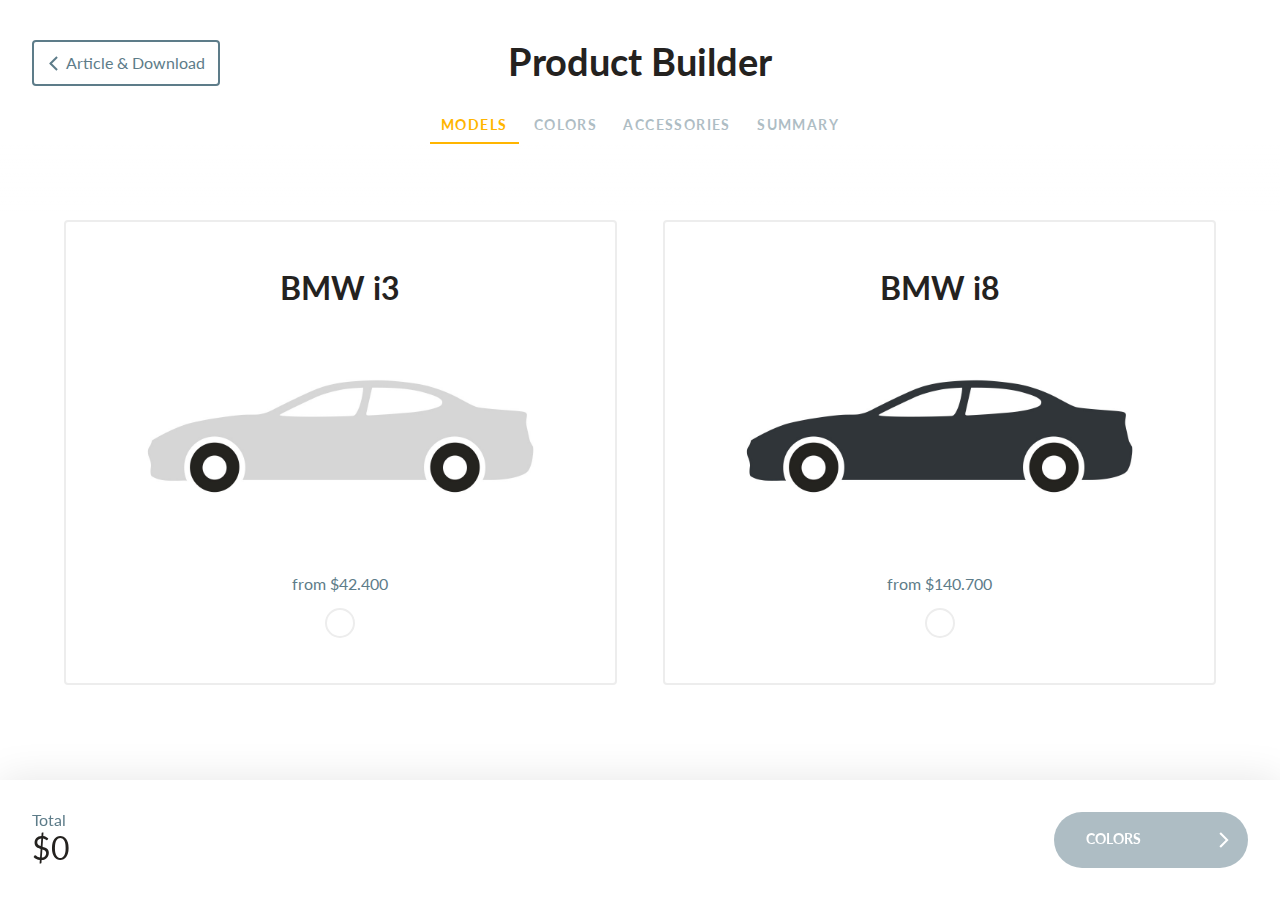
==== index.html @ e67bd1a7 "." ====
<!doctype html>
<html lang="en" class="no-js">
<head>
	<meta charset="UTF-8">
	<meta name="viewport" content="width=device-width, initial-scale=1">
	<link href="https://fonts.googleapis.com/css?family=Lato:400,700" rel="stylesheet">
	<link rel="stylesheet" href="css/reset.css"> <!-- CSS reset -->
	<link rel="stylesheet" href="css/style.css"> <!-- Resource style -->
  	
	<title>Product Builder | CodyHouse</title>
</head>
<body>
<div class="cd-product-builder">
	<header class="main-header">
		<h1>Product Builder</h1>
		
		<nav class="cd-builder-main-nav disabled">
			<ul>
				<li class="active"><a href="#models">Models</a></li>
				<li><a href="#colors">Colors</a></li>
				<li><a href="#accessories">Accessories</a></li>
				<li><a href="#summary">Summary</a></li>
			</ul>
		</nav>

		<a href="https://codyhouse.co/?p=16220" class="cd-nugget-info hide-on-mobile">Article &amp; Download</a>
	</header>

	<div class="cd-builder-steps">
		<ul>
			<li data-selection="models" class="active builder-step">
				<section class="cd-step-content">
					<header>
						<h1>Select Model</h1>
						<span class="steps-indicator">Step <b>1</b> of 4</span>
					</header>

					<a href="https://codyhouse.co/?p=16220" class="cd-nugget-info hide-on-desktop">Article &amp; Download</a>

					<ul class="models-list options-list cd-col-2">
						<li class="js-option js-radio" data-price="42400" data-model="product-01">
							<span class="name">BMW i3</span>
							<img src="img/product01_col01.jpg" alt="BMW i3">
							<span class="price">from $42.400</span>
							<div class="radio"></div>
						</li>

						<li class="js-option js-radio" data-price="140700" data-model="product-02">
							<span class="name">BMW i8</span>
							<img src="img/product02_col01.jpg" alt="BMW i8">
							<span class="price">from $140.700</span>
							<div class="radio"></div>
						</li>
					</ul>
				</section>
			</li>
			<!-- additional content will be inserted using ajax -->
		</ul>
	</div>

	<footer class="cd-builder-footer disabled step-1">
		<div class="selected-product">
			<img src="img/product01_col01.jpg" alt="Product preview">

			<div class="tot-price">
				<span>Total</span>
				<span class="total">$<b>0</b></span>
			</div>
		</div>
		
		<nav class="cd-builder-secondary-nav">
			<ul>
				<li class="next nav-item">
					<ul>
						<li class="visible"><a href="#0">Colors</a></li>
						<li><a href="#0">Accessories</a></li>
						<li><a href="#0">Summary</a></li>
						<li class="buy"><a href="#0">Buy Now</a></li>
					</ul>
				</li>
				<li class="prev nav-item">
					<ul>
						<li class="visible"><a href="#0">Models</a></li>
						<li><a href="#0">Models</a></li>
						<li><a href="#0">Colors</a></li>
						<li><a href="#0">Accessories</a></li>
					</ul>
				</li>
			</ul>
		</nav>

		<span class="alert">Please, select a model first!</span>
	</footer>
</div>
<script src="https://ajax.googleapis.com/ajax/libs/jquery/3.0.0/jquery.min.js"></script>
<script>
	if( !window.jQuery ) document.write('<script src="js/jquery-3.0.0.min.js"><\/script>');
</script>
<script src="js/main.js"></script> <!-- Resource jQuery -->
</body>
</html>
---- css/style.css ----
/* -------------------------------- 

Primary style

-------------------------------- */
*, *::after, *::before {
  box-sizing: border-box;
}

html {
  font-size: 62.5%;
}

body {
  font-size: 1.6rem;
  font-family: "Lato", sans-serif;
  color: #24221F;
  background-color: #ffffff;
}

a {
  color: #5D7C89;
  text-decoration: none;
}

img {
  max-width: 100%;
}

/* -------------------------------- 

Home Link

-------------------------------- */
.cd-nugget-info {
  position: relative;
  display: block;
  margin-bottom: 1em;
  padding: .8em;
  background: #5D7C89;
  color: #ffffff;
  text-align: center;
  border-radius: 4px;
}
.cd-nugget-info::before, .cd-nugget-info::after {
  /* back arrow */
  content: '';
  position: absolute;
  width: 10px;
  height: 2px;
  background: currentColor;
  left: 16px;
  top: calc(50% - 1px);
  -webkit-transform-origin: left center;
      -ms-transform-origin: left center;
          transform-origin: left center;
}
.cd-nugget-info::before {
  -webkit-transform: rotate(45deg);
      -ms-transform: rotate(45deg);
          transform: rotate(45deg);
}
.cd-nugget-info::after {
  -webkit-transform: translateY(1px) rotate(-45deg);
      -ms-transform: translateY(1px) rotate(-45deg);
          transform: translateY(1px) rotate(-45deg);
}
.cd-nugget-info:hover {
  background: #678a98;
}
.cd-nugget-info.hide-on-mobile {
  display: none;
}
@media only screen and (min-width: 1024px) {
  .cd-nugget-info {
    background: transparent;
    color: #5D7C89;
    border: 2px solid #5D7C89;
  }
  .cd-nugget-info:hover {
    background: #5D7C89;
    color: #ffffff;
  }
  .cd-nugget-info.hide-on-desktop {
    display: none;
  }
  .cd-nugget-info.hide-on-mobile {
    display: inline-block;
    position: absolute;
    top: 40px;
    left: 2em;
    padding: .8em .8em .8em 2em;
  }
}

/* -------------------------------- 

Main Components 

-------------------------------- */
.cd-product-builder {
  height: 100vh;
  overflow: hidden;
}

.cd-builder-steps {
  position: relative;
  height: 100%;
  overflow: hidden;
}
.cd-builder-steps > ul {
  height: 100%;
  overflow: hidden;
}
.cd-builder-steps .builder-step {
  position: absolute;
  z-index: 1;
  top: 0;
  left: 0;
  width: 100%;
  height: 100%;
  overflow: auto;
  -webkit-overflow-scrolling: touch;
  visibility: hidden;
  -webkit-transition: visibility .5s;
  transition: visibility .5s;
  padding: 0 5%;
}
.cd-builder-steps .builder-step.active {
  position: relative;
  z-index: 2;
  visibility: visible;
  -webkit-transition: visibility .7s;
  transition: visibility .7s;
}
.cd-builder-steps .builder-step.first-load {
  /* hide content uploaded via Ajax */
  display: none;
}

/* -------------------------------- 

Step content - basic style

-------------------------------- */
.cd-step-content {
  padding: 1.8em 0 3em;
  opacity: 0;
  /* this is the animation of a section moving right (go back to a prev step) - selection already made */
  -webkit-animation: cd-center-to-right .5s 0s backwards;
          animation: cd-center-to-right .5s 0s backwards;
}
.cd-step-content header {
  position: relative;
  margin-bottom: 1em;
}
.cd-step-content h1 {
  font-size: 2.4rem;
}
.cd-step-content .steps-indicator {
  /* visible on mobile only - used to show the current step number */
  position: absolute;
  right: 0;
  bottom: 2px;
  color: #5D7C89;
}
.cd-step-content .options-list > li {
  /* basic style for list of options */
  border: 2px solid #EDEDED;
  border-radius: 4px;
  margin-bottom: 20px;
  cursor: pointer;
  -webkit-transition: border-color .3s;
  transition: border-color .3s;
}
.cd-step-content .options-list > li.selected {
  border-color: #FFB500;
}
.cd-step-content .radio, .cd-step-content .check {
  position: relative;
  display: inline-block;
  height: 30px;
  width: 30px;
}
.cd-step-content .radio::after, .cd-step-content .radio::before, .cd-step-content .check::after, .cd-step-content .check::before {
  /* used to create the check icon and yellow circle/square dot ( when element is selected) */
  position: absolute;
  top: 0;
  left: 0;
  content: '';
  height: 100%;
  width: 100%;
  /* Force hardware acceleration */
  -webkit-transform: translateZ(0);
          transform: translateZ(0);
  -webkit-backface-visibility: hidden;
          backface-visibility: hidden;
}
.cd-step-content .radio::before, .cd-step-content .check::before {
  /* yellow circle/square */
  border: 2px solid #EDEDED;
  background: #ffffff;
  -webkit-transition: background-color .3s, border-color .3s, -webkit-transform .3s;
  transition: background-color .3s, border-color .3s, -webkit-transform .3s;
  transition: background-color .3s, transform .3s, border-color .3s;
  transition: background-color .3s, transform .3s, border-color .3s, -webkit-transform .3s;
}
.cd-step-content .radio::after, .cd-step-content .check::after {
  /* check icon */
  background: url(../img/cd-icon-check.svg) no-repeat center center;
}
.cd-step-content .radio::before {
  border-radius: 50%;
}
.cd-step-content .check::before {
  border-radius: 4px;
}
.cd-step-content .selected .radio::before, .cd-step-content .selected .check::before {
  background: #FFB500;
  border-color: #FFB500;
  -webkit-transform: scale(1.5);
      -ms-transform: scale(1.5);
          transform: scale(1.5);
  -webkit-animation: cd-bounce .5s;
          animation: cd-bounce .5s;
}
.active .cd-step-content {
  /* this is the animation of the selected step */
  opacity: 1;
  -webkit-transform: translateX(0);
      -ms-transform: translateX(0);
          transform: translateX(0);
  -webkit-animation: cd-right-to-center .5s .2s backwards;
          animation: cd-right-to-center .5s .2s backwards;
}
.move-left .cd-step-content {
  /* this is the animation of a section moving left - selection already made */
  -webkit-animation: cd-center-to-left .5s 0s backwards;
          animation: cd-center-to-left .5s 0s backwards;
}
.active.back .cd-step-content {
  /* this is the animation of the selected step - moving down*/
  -webkit-animation: cd-left-to-center .5s .2s backwards;
          animation: cd-left-to-center .5s .2s backwards;
}
@media only screen and (min-width: 768px) {
  .cd-step-content header {
    margin-bottom: 2em;
  }
  .cd-step-content h1 {
    font-size: 4rem;
  }
  .cd-step-content .steps-indicator {
    font-size: 2rem;
  }
  .cd-step-content .options-list > li {
    margin-bottom: 2%;
  }
  .cd-step-content .options-list.cd-col-2::after {
    clear: both;
    content: "";
    display: block;
  }
  .cd-step-content .options-list.cd-col-2 > li {
    width: 48%;
    float: left;
    margin-right: 4%;
  }
  .cd-step-content .options-list.cd-col-2 > li:nth-of-type(2n) {
    margin-right: 0;
  }
}
@media only screen and (min-width: 1024px) {
  .cd-step-content {
    /* this padding takes care of both top and bottom fixed navigations */
    padding: 220px 0 140px;
    max-width: 1000px;
    margin: 0 auto;
  }
  .cd-step-content header {
    display: none;
  }
}
@media only screen and (min-width: 1024px) and (min-height: 850px) {
  .cd-step-content {
    max-width: 1200px;
  }
}
@media only screen and (min-width: 1480px) and (min-height: 850px) {
  .cd-step-content {
    padding: 250px 0 140px;
  }
}

@-webkit-keyframes cd-right-to-center {
  0% {
    opacity: 0;
    -webkit-transform: translateX(30px);
            transform: translateX(30px);
  }
  100% {
    opacity: 1;
    -webkit-transform: translateX(0);
            transform: translateX(0);
  }
}

@keyframes cd-right-to-center {
  0% {
    opacity: 0;
    -webkit-transform: translateX(30px);
            transform: translateX(30px);
  }
  100% {
    opacity: 1;
    -webkit-transform: translateX(0);
            transform: translateX(0);
  }
}
@-webkit-keyframes cd-left-to-center {
  0% {
    opacity: 0;
    -webkit-transform: translateX(-30px);
            transform: translateX(-30px);
  }
  100% {
    opacity: 1;
    -webkit-transform: translateX(0);
            transform: translateX(0);
  }
}
@keyframes cd-left-to-center {
  0% {
    opacity: 0;
    -webkit-transform: translateX(-30px);
            transform: translateX(-30px);
  }
  100% {
    opacity: 1;
    -webkit-transform: translateX(0);
            transform: translateX(0);
  }
}
@-webkit-keyframes cd-center-to-left {
  0% {
    opacity: 1;
    -webkit-transform: translateX(0);
            transform: translateX(0);
  }
  100% {
    opacity: 0;
    -webkit-transform: translateX(-30px);
            transform: translateX(-30px);
  }
}
@keyframes cd-center-to-left {
  0% {
    opacity: 1;
    -webkit-transform: translateX(0);
            transform: translateX(0);
  }
  100% {
    opacity: 0;
    -webkit-transform: translateX(-30px);
            transform: translateX(-30px);
  }
}
@-webkit-keyframes cd-center-to-right {
  0% {
    opacity: 1;
    -webkit-transform: translateX(0);
            transform: translateX(0);
  }
  100% {
    opacity: 0;
    -webkit-transform: translateX(30px);
            transform: translateX(30px);
  }
}
@keyframes cd-center-to-right {
  0% {
    opacity: 1;
    -webkit-transform: translateX(0);
            transform: translateX(0);
  }
  100% {
    opacity: 0;
    -webkit-transform: translateX(30px);
            transform: translateX(30px);
  }
}
@-webkit-keyframes cd-bounce {
  0% {
    -webkit-transform: scale(1);
            transform: scale(1);
  }
  30% {
    -webkit-transform: scale(1.6);
            transform: scale(1.6);
  }
  60% {
    -webkit-transform: scale(1.4);
            transform: scale(1.4);
  }
  100% {
    -webkit-transform: scale(1.5);
            transform: scale(1.5);
  }
}
@keyframes cd-bounce {
  0% {
    -webkit-transform: scale(1);
            transform: scale(1);
  }
  30% {
    -webkit-transform: scale(1.6);
            transform: scale(1.6);
  }
  60% {
    -webkit-transform: scale(1.4);
            transform: scale(1.4);
  }
  100% {
    -webkit-transform: scale(1.5);
            transform: scale(1.5);
  }
}
/* -------------------------------- 

Models Step - style

-------------------------------- */
.cd-builder-steps .models-list {
  text-align: center;
}
.cd-builder-steps .models-list > li {
  padding: 2.7em 0;
}
.cd-builder-steps .models-list .name {
  display: block;
  font-size: 3.2rem;
  font-weight: bold;
  margin-top: .2em;
}
.cd-builder-steps .models-list img {
  display: block;
  max-width: 80%;
  margin: 1.8em auto 2.2em;
}
.cd-builder-steps .models-list .price {
  display: block;
  color: #5D7C89;
  margin-bottom: 1em;
}
.cd-builder-steps .models-list .selected .radio::before {
  /* show a loading animation while you wait for the HTML to be loaded */
  background: transparent;
  border-color: #EDEDED;
  border-right-color: #FFB500;
  -webkit-transform: scale(1);
      -ms-transform: scale(1);
          transform: scale(1);
  -webkit-animation: cd-load .6s infinite;
          animation: cd-load .6s infinite;
}
.cd-builder-steps .models-list .selected.loaded .radio::before {
  /* content has been loaded - show the yellow circle + check icon */
  background: #FFB500;
  border-color: #FFB500;
  -webkit-transform: scale(1.5);
      -ms-transform: scale(1.5);
          transform: scale(1.5);
  -webkit-animation: cd-bounce .5s;
          animation: cd-bounce .5s;
}

@-webkit-keyframes cd-load {
  0% {
    -webkit-transform: rotate(0deg);
            transform: rotate(0deg);
  }
  100% {
    -webkit-transform: rotate(360deg);
            transform: rotate(360deg);
  }
}

@keyframes cd-load {
  0% {
    -webkit-transform: rotate(0deg);
            transform: rotate(0deg);
  }
  100% {
    -webkit-transform: rotate(360deg);
            transform: rotate(360deg);
  }
}
/* -------------------------------- 

Colors Step - style

-------------------------------- */
.cd-product-previews {
  position: relative;
  margin: 4.5em 0;
}
.cd-product-previews > li {
  position: absolute;
  top: 0;
  left: 0;
  width: 100%;
  opacity: 0;
}
.cd-product-previews > li.selected {
  position: relative;
  opacity: 1;
}
.cd-product-previews > li img {
  display: block;
  width: 100%;
  max-width: 750px;
  margin: 0 auto;
}
@media only screen and (min-width: 1024px) {
  .cd-product-previews {
    margin: 0 0 2em;
  }
}
@media only screen and (min-width: 1480px) and (min-height: 850px) {
  .cd-product-previews {
    margin-bottom: 4em;
  }
}

.cd-product-customizer {
  text-align: center;
}
.cd-product-customizer li {
  position: relative;
  display: inline-block;
  margin-right: .5em;
}
.cd-product-customizer li:last-of-type {
  margin-right: 0;
}
.cd-product-customizer li::before, .cd-product-customizer li::after {
  /* this is used as tooltip to show color name */
  position: absolute;
  left: 50%;
  -webkit-transform: translateX(-50%) translateY(-5px);
      -ms-transform: translateX(-50%) translateY(-5px);
          transform: translateX(-50%) translateY(-5px);
  opacity: 0;
  visibility: hidden;
  -webkit-transition: opacity .2s, visibility .2s, -webkit-transform .2s;
  transition: opacity .2s, visibility .2s, -webkit-transform .2s;
  transition: opacity .2s, visibility .2s, transform .2s;
  transition: opacity .2s, visibility .2s, transform .2s, -webkit-transform .2s;
}
.cd-product-customizer li::before {
  /* this is the tooltip triangle */
  content: '';
  bottom: 100%;
  height: 0;
  border: 8px solid transparent;
  border-top-color: rgba(237, 237, 237, 0.8);
  border-top-width: 10px;
  border-top-width: 10px;
}
.cd-product-customizer li::after {
  /* this is the tooltip content */
  content: attr(data-content);
  background-color: rgba(237, 237, 237, 0.8);
  white-space: nowrap;
  padding: .7em 1.1em;
  border-radius: 2em;
  bottom: calc( 100% + 18px);
}
.cd-product-customizer li:hover::before, .cd-product-customizer li:hover::after {
  opacity: 1;
  visibility: visible;
  -webkit-transform: translateX(-50%);
      -ms-transform: translateX(-50%);
          transform: translateX(-50%);
}
.cd-product-customizer a {
  /* replace text with bg color */
  display: inline-block;
  overflow: hidden;
  text-indent: 100%;
  color: transparent;
  white-space: nowrap;
  height: 30px;
  width: 30px;
  border-radius: 50%;
  border: 2px solid #ffffff;
  box-shadow: 0 0 0 2px #EDEDED;
  -webkit-transition: box-shadow .3s;
  transition: box-shadow .3s;
}
.cd-product-customizer .selected a {
  box-shadow: 0 0 0 2px #FFB500;
}
@media only screen and (min-width: 768px) {
  .cd-product-customizer li {
    margin-right: 1em;
  }
  .cd-product-customizer a {
    height: 50px;
    width: 50px;
  }
}

[data-color="white"] {
  /* used to give background color to Color options */
  background-color: #FFFFFF;
}

[data-color="grey"] {
  background-color: #303539;
}

[data-color="orange"] {
  background-color: #cf5a16;
}

[data-color="perl"] {
  background-color: #d1d1d1;
}

/* -------------------------------- 

Accessories Step - style

-------------------------------- */
.cd-builder-steps .accessories-list > li {
  text-align: center;
  padding: 2em 1.5em;
  font-weight: bold;
}
.cd-builder-steps .accessories-list p {
  font-size: 1.8rem;
  line-height: 1.4;
}
.cd-builder-steps .accessories-list .price {
  display: block;
  margin: 1.2em auto;
  color: #5D7C89;
}
@media only screen and (min-width: 768px) {
  .cd-builder-steps .accessories-list > li {
    position: relative;
    text-align: left;
    padding: 35px 250px 35px 32px;
  }
  .cd-builder-steps .accessories-list p {
    font-size: 2.2rem;
  }
  .cd-builder-steps .accessories-list .check, .cd-builder-steps .accessories-list .price {
    position: absolute;
    top: 50%;
    bottom: auto;
    -webkit-transform: translateY(-50%);
        -ms-transform: translateY(-50%);
            transform: translateY(-50%);
  }
  .cd-builder-steps .accessories-list .check {
    right: 32px;
  }
  .cd-builder-steps .accessories-list .price {
    /* 32px (right padding) + 44px (.check width) + 26px (margin between .check and .price) */
    right: 102px;
    margin: 0;
    font-size: 2.2rem;
    color: #24221F;
  }
}
@media only screen and (min-width: 1024px) {
  .cd-builder-steps .accessories-list > li {
    padding-right: 300px;
  }
  .cd-builder-steps .accessories-list p, .cd-builder-steps .accessories-list .price {
    font-size: 2.6rem;
  }
}

/* -------------------------------- 

Summary Step - style

-------------------------------- */
.cd-builder-steps .summary-list > li {
  position: relative;
  margin: 2em 0;
}
.cd-builder-steps .summary-list h2 {
  text-transform: uppercase;
  font-weight: bold;
  margin-bottom: 2em;
  letter-spacing: .1em;
}
.cd-builder-steps .summary-list h2::before {
  /* this is the line below the step label */
  content: '';
  display: block;
  height: 2px;
  width: 32px;
  background: #EDEDED;
  margin-bottom: .6em;
}
.cd-builder-steps .summary-list .product-preview {
  display: block;
  max-width: 700px;
  width: 100%;
  margin-bottom: 2em;
}
.cd-builder-steps .summary-list h3 {
  font-size: 2.4rem;
  font-weight: bold;
  margin: .4em 0;
}
.cd-builder-steps .summary-list p {
  color: #5D7C89;
  line-height: 1.6;
}
.cd-builder-steps .summary-list .summary-color::after {
  clear: both;
  content: "";
  display: block;
}
.cd-builder-steps .summary-list .summary-color > * {
  float: left;
}
.cd-builder-steps .summary-list .color-swatch {
  display: inline-block;
  height: 40px;
  width: 40px;
  border: 2px solid #ffffff;
  box-shadow: 0 0 0 2px #EDEDED;
  border-radius: 50%;
}
.cd-builder-steps .summary-list .color-label {
  display: inline-block;
  font-size: 1.8rem;
  margin-top: 11px;
  margin-left: .5em;
}
.cd-builder-steps .summary-list .summary-accessories {
  color: #5D7C89;
  list-style: disc;
  list-style-position: inside;
}
.cd-builder-steps .summary-list .summary-accessories p {
  display: inline;
}
@media only screen and (min-width: 1024px) {
  .cd-builder-steps .summary-list {
    text-align: center;
  }
  .cd-builder-steps .summary-list > li {
    margin: 0 0 4.5em;
  }
  .cd-builder-steps .summary-list h2 {
    font-size: 1.8rem;
  }
  .cd-builder-steps .summary-list h2::before {
    margin: 0 auto .6em;
  }
  .cd-builder-steps .summary-list h3 {
    font-size: 4rem;
    text-align: center;
  }
  .cd-builder-steps .summary-list p {
    font-size: 1.8rem;
  }
  .cd-builder-steps .summary-list .product-preview {
    margin: 0 auto 2em;
  }
  .cd-builder-steps .summary-list .summary-color {
    display: inline-block;
  }
  .cd-builder-steps .summary-list .color-swatch {
    height: 54px;
    width: 54px;
  }
  .cd-builder-steps .summary-list .color-label {
    font-size: 2.4rem;
    margin-top: 15px;
  }
}

/* -------------------------------- 

Builder top navigation

-------------------------------- */
.cd-product-builder .main-header {
  display: none;
}
@media only screen and (min-width: 1024px) {
  .cd-product-builder .main-header {
    display: block;
    position: fixed;
    z-index: 3;
    top: 0;
    left: 0;
    width: 100%;
    padding: 0 5%;
    text-align: center;
    background: #ffffff;
  }
  .cd-product-builder .main-header::after {
    /* this is to create the linear gradient below the header */
    content: '';
    position: absolute;
    top: 100%;
    left: 0;
    width: 100%;
    height: 70px;
    background-image: -webkit-linear-gradient(top, white, rgba(255, 255, 255, 0));
    background-image: linear-gradient(to bottom, white, rgba(255, 255, 255, 0));
  }
  .cd-product-builder .main-header h1 {
    font-size: 3.8rem;
    margin: 1.1em auto .76em;
    font-weight: bold;
  }
}
@media only screen and (min-width: 1480px) and (min-height: 850px) {
  .cd-product-builder .main-header h1 {
    font-size: 4.8rem;
  }
}

@media only screen and (min-width: 1024px) {
  .cd-builder-main-nav li {
    display: inline-block;
  }
  .cd-builder-main-nav a {
    display: block;
    font-size: 1.4rem;
    font-weight: bold;
    letter-spacing: .1em;
    text-transform: uppercase;
    color: #5D7C89;
    padding: .7em .8em;
    border-bottom: 2px solid transparent;
    -webkit-transition: color .2s, border-color .2s;
    transition: color .2s, border-color .2s;
  }
  .cd-builder-main-nav a:hover {
    color: #FFB500;
  }
  .cd-builder-main-nav .active a {
    border-color: #FFB500;
    color: #FFB500;
  }
  .cd-builder-main-nav .active a:hover {
    color: #FFB500;
  }
  .cd-builder-main-nav.disabled li:not(.active) a {
    color: rgba(93, 124, 137, 0.5);
  }
}

/* -------------------------------- 

Builder fixed bottom summary

-------------------------------- */
.cd-builder-footer {
  position: fixed;
  z-index: 3;
  bottom: 0;
  left: 0;
  width: 100%;
  height: 54px;
  background: #ffffff;
  box-shadow: 0 -2px 24px rgba(0, 0, 0, 0.2);
  -webkit-transition: -webkit-transform .3s;
  transition: -webkit-transform .3s;
  transition: transform .3s;
  transition: transform .3s, -webkit-transform .3s;
}
.cd-builder-footer.disabled {
  /* no product model has been selected yet - hide navigation */
  -webkit-transform: translateY(100%);
      -ms-transform: translateY(100%);
          transform: translateY(100%);
}
.cd-builder-footer .selected-product {
  /* visible on desktop only */
  display: none;
}
.cd-builder-footer .alert {
  /* this is the notification to select a model - visible on desktop only */
  display: none;
}
@media only screen and (min-width: 1024px) {
  .cd-builder-footer {
    height: 100px;
    padding: 0 2em;
    box-shadow: 0 0 39px rgba(0, 0, 0, 0.1);
  }
  .cd-builder-footer::after {
    clear: both;
    content: "";
    display: block;
  }
  .cd-builder-footer.disabled {
    -webkit-transform: translateY(0);
        -ms-transform: translateY(0);
            transform: translateY(0);
  }
  .cd-builder-footer .selected-product {
    display: block;
    position: absolute;
    top: 50%;
    bottom: auto;
    -webkit-transform: translateY(-50%);
        -ms-transform: translateY(-50%);
            transform: translateY(-50%);
    left: 2em;
    -webkit-transition: -webkit-transform .3s;
    transition: -webkit-transform .3s;
    transition: transform .3s;
    transition: transform .3s, -webkit-transform .3s;
  }
  .cd-builder-footer .selected-product::after {
    clear: both;
    content: "";
    display: block;
  }
  .cd-builder-footer .selected-product, .cd-builder-footer img, .cd-builder-footer .tot-price {
    float: left;
  }
  .cd-builder-footer img {
    width: 197px;
    padding-right: 27px;
    margin-right: 27px;
    border-right: 1px solid #e1e1e1;
    -webkit-transition: opacity .2s;
    transition: opacity .2s;
  }
  .cd-builder-footer .selected-product span {
    display: block;
    color: #5D7C89;
  }
  .cd-builder-footer .tot-price {
    margin-top: 12px;
  }
  .cd-builder-footer .selected-product .total {
    color: #24221F;
    font-size: 3.2rem;
    margin-top: 4px;
  }
  .cd-builder-footer.disabled .selected-product {
    /* translateX is equal to img width (197px) + img margin-right (27px) */
    -webkit-transform: translateX(-224px) translateY(-50%);
        -ms-transform: translateX(-224px) translateY(-50%);
            transform: translateX(-224px) translateY(-50%);
  }
  .cd-builder-footer.disabled .selected-product img {
    opacity: 0;
  }
  .cd-builder-footer .alert {
    display: block;
    position: absolute;
    top: 120%;
    left: 50%;
    -webkit-transform: translateX(-50%) translateY(-50%);
        -ms-transform: translateX(-50%) translateY(-50%);
            transform: translateX(-50%) translateY(-50%);
    -webkit-transition: top .2s;
    transition: top .2s;
    background: #24221F;
    color: #ffffff;
    padding: .8em 1em;
    border-radius: 4px;
  }
  .cd-builder-footer.disabled.show-alert .alert {
    top: 50%;
  }
}
@media only screen and (min-width: 1024px) and (min-height: 850px) {
  .cd-builder-footer {
    height: 120px;
  }
}

.cd-builder-secondary-nav {
  height: 100%;
}
.cd-builder-secondary-nav .nav-item {
  position: absolute;
  top: 0;
  height: 100%;
  width: 50%;
  -webkit-transition: width .2s, opacity .2s;
  transition: width .2s, opacity .2s;
  overflow: hidden;
}
.cd-builder-secondary-nav .prev {
  left: 0;
  color: #5D7C89;
}
.cd-builder-secondary-nav .next {
  z-index: 1;
  right: 0;
  background: #FFB500;
}
.cd-builder-secondary-nav .next:hover {
  background: #ffbc1a;
}
.disabled .cd-builder-secondary-nav .next {
  background: rgba(93, 124, 137, 0.5);
}
.step-1 .cd-builder-secondary-nav .prev {
  /* if models are visible, do not show the prev link */
  opacity: 0;
}
.step-1 .cd-builder-secondary-nav .next {
  width: 100%;
}
.cd-builder-secondary-nav .nav-item ul {
  position: relative;
  width: 100%;
  height: 100%;
}
.cd-builder-secondary-nav .nav-item ul::after {
  /* this is the arrow icon */
  content: '';
  position: absolute;
  height: 16px;
  width: 16px;
  background: url(../img/cd-icon-arrow.svg) no-repeat 0 0;
  pointer-events: none;
}
.cd-builder-secondary-nav .nav-item.prev ul::after {
  left: 1em;
  top: 50%;
  -webkit-transform: translateY(-50%) rotate(180deg);
      -ms-transform: translateY(-50%) rotate(180deg);
          transform: translateY(-50%) rotate(180deg);
  background-position: 0 -16px;
}
.cd-builder-secondary-nav .nav-item.next ul::after {
  right: 1em;
  top: 50%;
  -webkit-transform: translateY(-50%);
      -ms-transform: translateY(-50%);
          transform: translateY(-50%);
}
.cd-builder-secondary-nav .nav-item ul li {
  position: absolute;
  top: 0;
  left: 0;
  height: 100%;
  width: 100%;
  font-size: 1.4rem;
  font-weight: bold;
  text-transform: uppercase;
  line-height: 54px;
  text-align: center;
  -webkit-transform: translateY(100%);
      -ms-transform: translateY(100%);
          transform: translateY(100%);
  -webkit-transition: -webkit-transform .3s;
  transition: -webkit-transform .3s;
  transition: transform .3s;
  transition: transform .3s, -webkit-transform .3s;
}
.cd-builder-secondary-nav .nav-item ul li.visible {
  -webkit-transform: translateY(0);
      -ms-transform: translateY(0);
          transform: translateY(0);
}
.cd-builder-secondary-nav .nav-item ul li.visited {
  -webkit-transform: translateY(-100%);
      -ms-transform: translateY(-100%);
          transform: translateY(-100%);
}
.cd-builder-secondary-nav a {
  display: block;
}
.cd-builder-secondary-nav .next a {
  color: #ffffff;
}
@media only screen and (min-width: 1024px) {
  .cd-builder-secondary-nav {
    box-shadow: none;
    float: right;
    width: 265px;
  }
  .cd-builder-secondary-nav > ul {
    margin-top: 22px;
  }
  .cd-builder-secondary-nav > ul::after {
    clear: both;
    content: "";
    display: block;
  }
  .cd-builder-secondary-nav .nav-item {
    position: relative;
    height: 56px;
  }
  .cd-builder-secondary-nav .nav-item.next {
    width: 194px;
    border-radius: 2em;
    float: right;
    margin-left: 11px;
  }
  .cd-builder-secondary-nav .nav-item.prev {
    width: 56px;
    border-radius: 50%;
    background: #EDEDED;
    /* replace text with image */
    color: transparent;
    overflow: hidden;
    text-indent: 100%;
    white-space: nowrap;
  }
  .cd-builder-secondary-nav .nav-item.prev:hover {
    background: #f2f2f2;
  }
  .cd-builder-secondary-nav .nav-item.prev ul::after {
    left: 50%;
    -webkit-transform: translateY(-50%) translateX(-50%) rotate(180deg);
        -ms-transform: translateY(-50%) translateX(-50%) rotate(180deg);
            transform: translateY(-50%) translateX(-50%) rotate(180deg);
  }
  .cd-builder-secondary-nav .nav-item ul li {
    text-align: left;
    font-size: 1.4rem;
  }
  .cd-builder-secondary-nav a {
    padding-left: 2.3em;
  }
}
@media only screen and (min-width: 1024px) and (min-height: 850px) {
  .cd-builder-secondary-nav > ul {
    margin-top: 32px;
  }
}
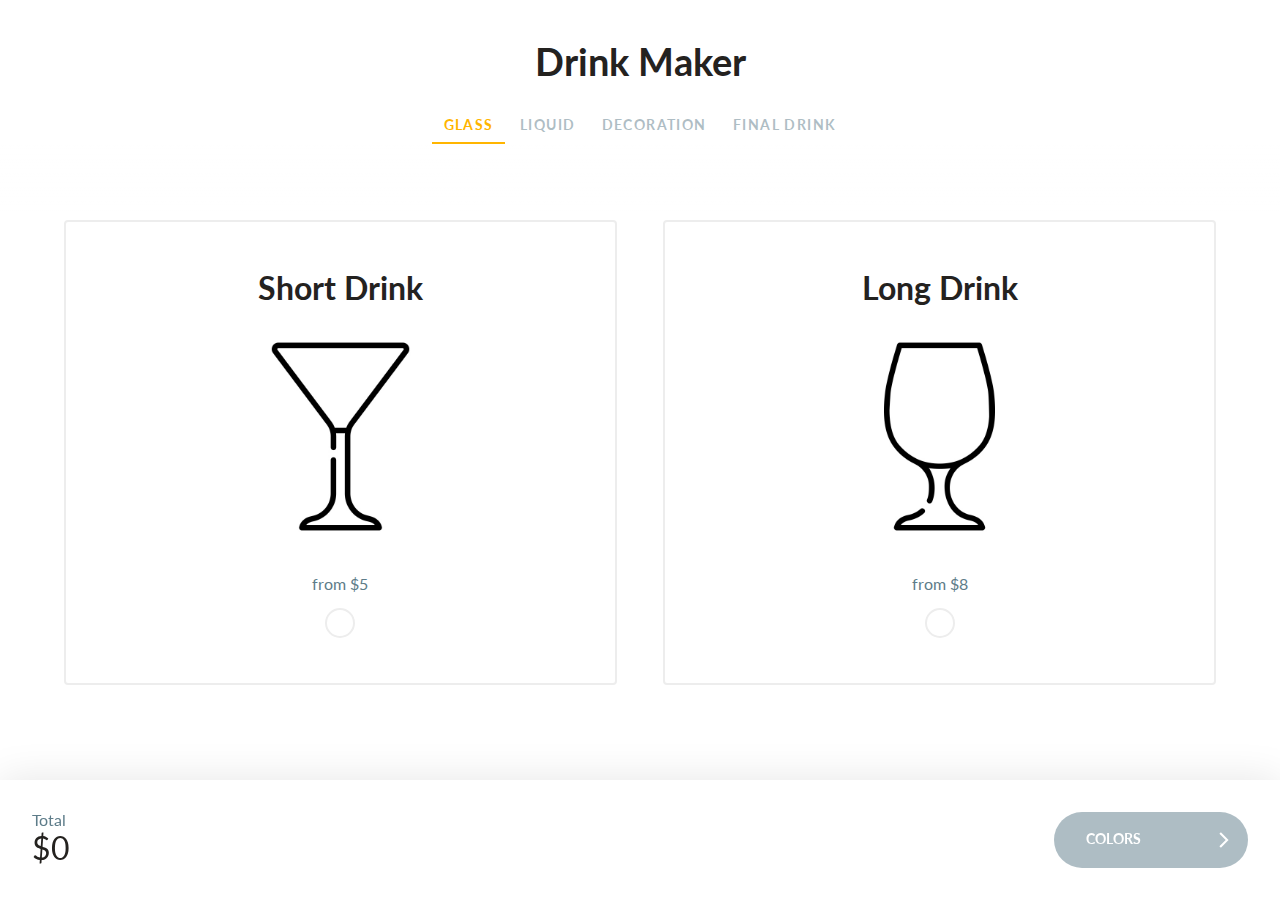
==== commit 21ff5527: "img" ====
--- a/index.html
+++ b/index.html
@@ -7,23 +7,22 @@
 	<link rel="stylesheet" href="css/reset.css"> <!-- CSS reset -->
 	<link rel="stylesheet" href="css/style.css"> <!-- Resource style -->
   	
-	<title>Product Builder | CodyHouse</title>
+	<title>Drink Maker</title>
 </head>
 <body>
 <div class="cd-product-builder">
 	<header class="main-header">
-		<h1>Product Builder</h1>
+		<h1>Drink Maker</h1>
 		
 		<nav class="cd-builder-main-nav disabled">
 			<ul>
-				<li class="active"><a href="#models">Models</a></li>
-				<li><a href="#colors">Colors</a></li>
-				<li><a href="#accessories">Accessories</a></li>
-				<li><a href="#summary">Summary</a></li>
+				<li class="active"><a href="#models">Glass</a></li>
+				<li><a href="#colors">Liquid</a></li>
+				<li><a href="#accessories">Decoration</a></li>
+				<li><a href="#summary">Final Drink</a></li>
 			</ul>
 		</nav>
 
-		<a href="https://codyhouse.co/?p=16220" class="cd-nugget-info hide-on-mobile">Article &amp; Download</a>
 	</header>
 
 	<div class="cd-builder-steps">
@@ -31,24 +30,22 @@
 			<li data-selection="models" class="active builder-step">
 				<section class="cd-step-content">
 					<header>
-						<h1>Select Model</h1>
+						<h1>Choose glass</h1>
 						<span class="steps-indicator">Step <b>1</b> of 4</span>
 					</header>
 
-					<a href="https://codyhouse.co/?p=16220" class="cd-nugget-info hide-on-desktop">Article &amp; Download</a>
-
 					<ul class="models-list options-list cd-col-2">
-						<li class="js-option js-radio" data-price="42400" data-model="product-01">
-							<span class="name">BMW i3</span>
-							<img src="img/product01_col01.jpg" alt="BMW i3">
-							<span class="price">from $42.400</span>
+						<li class="js-option js-radio" data-price="5" data-model="product-01">
+							<span class="name">Short Drink</span>
+							<img src="img/glass01.jpg" alt="Cocktail glass">
+							<span class="price">from $5</span>
 							<div class="radio"></div>
 						</li>
 
-						<li class="js-option js-radio" data-price="140700" data-model="product-02">
-							<span class="name">BMW i8</span>
-							<img src="img/product02_col01.jpg" alt="BMW i8">
-							<span class="price">from $140.700</span>
+						<li class="js-option js-radio" data-price="8" data-model="product-02">
+							<span class="name">Long Drink</span>
+							<img src="img/glass02.jpg" alt="Taster glass">
+							<span class="price">from $8</span>
 							<div class="radio"></div>
 						</li>
 					</ul>
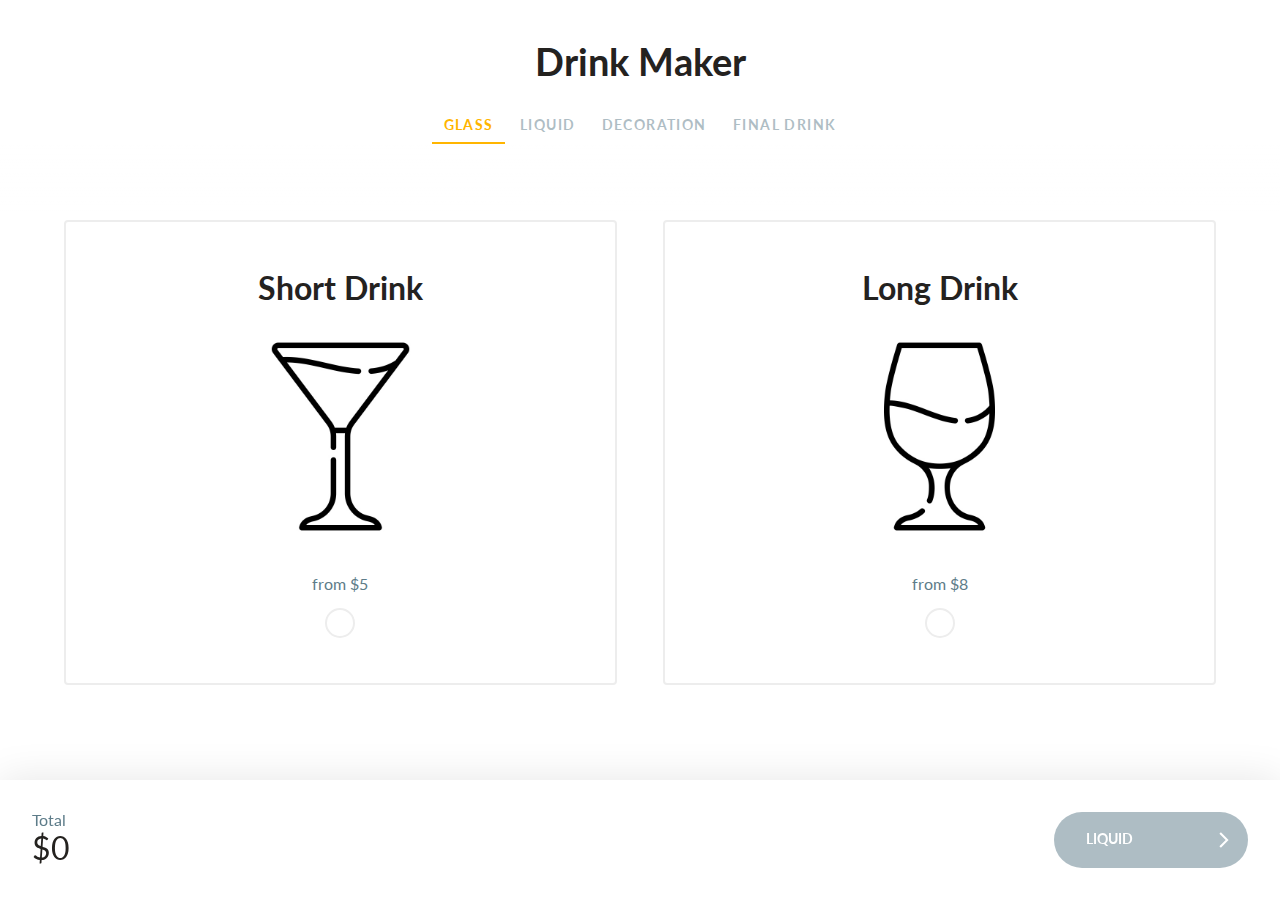
==== commit de5b8ad4: "." ====
--- a/index.html
+++ b/index.html
@@ -37,14 +37,14 @@
 					<ul class="models-list options-list cd-col-2">
 						<li class="js-option js-radio" data-price="5" data-model="product-01">
 							<span class="name">Short Drink</span>
-							<img src="img/glass01.jpg" alt="Cocktail glass">
+							<img src="img/glass01_col01.jpg" alt="Cocktail glass">
 							<span class="price">from $5</span>
 							<div class="radio"></div>
 						</li>
 
 						<li class="js-option js-radio" data-price="8" data-model="product-02">
 							<span class="name">Long Drink</span>
-							<img src="img/glass02.jpg" alt="Taster glass">
+							<img src="img/glass02_col01.jpg" alt="Taster glass">
 							<span class="price">from $8</span>
 							<div class="radio"></div>
 						</li>
@@ -69,10 +69,10 @@
 			<ul>
 				<li class="next nav-item">
 					<ul>
-						<li class="visible"><a href="#0">Colors</a></li>
-						<li><a href="#0">Accessories</a></li>
-						<li><a href="#0">Summary</a></li>
-						<li class="buy"><a href="#0">Buy Now</a></li>
+						<li class="visible"><a href="#0">Liquid</a></li>
+						<li><a href="#0">Decoration</a></li>
+						<li><a href="#0">Final Drink</a></li>
+						<li class="buy"><a href="#0">Order Now</a></li>
 					</ul>
 				</li>
 				<li class="prev nav-item">
--- a/css/style.css
+++ b/css/style.css
@@ -616,12 +616,12 @@
   background-color: #FFFFFF;
 }
 
-[data-color="grey"] {
-  background-color: #303539;
-}
-
-[data-color="orange"] {
-  background-color: #cf5a16;
+[data-color="blue"] {
+  background-color: #1e8fc9;
+}
+
+[data-color="yellow"] {
+  background-color: #dff185;
 }
 
 [data-color="perl"] {
@@ -1142,3 +1142,8 @@
     margin-top: 32px;
   }
 }
+
+
+.img-decoration {
+  height: 50px;
+}